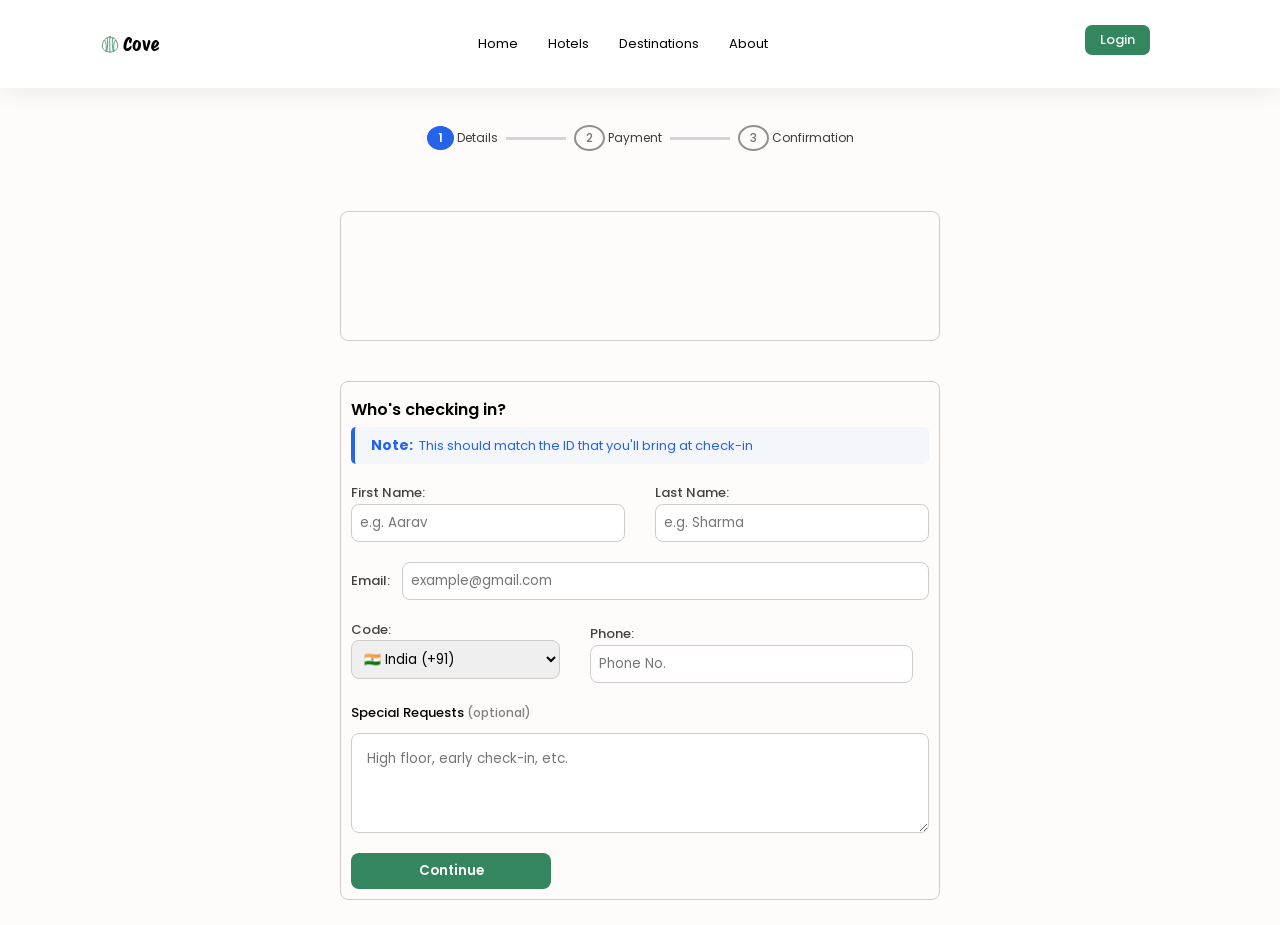
==== booking.html @ 061b5dd5 "booking.html step1" ====
<!DOCTYPE html>
<html lang="en">
<head>
    <meta charset="UTF-8">
    <meta name="viewport" content="width=device-width, initial-scale=1.0">
    <link rel="stylesheet" href="cssfiles/booking.css">
    <link rel="stylesheet" href="cssfiles/common.css">
     <link rel="preconnect" href="https://fonts.googleapis.com">
    <link rel="preconnect" href="https://fonts.gstatic.com" crossorigin>
    <link href="https://fonts.googleapis.com/css2?family=Poppins:ital,wght@0,100;0,200;0,300;0,400;0,500;0,600;0,700;0,800;0,900;1,100;1,200;1,300;1,400;1,500;1,600;1,700;1,800;1,900&family=Protest+Riot&display=swap" rel="stylesheet">
    <title>Hotels Page</title>
</head>
<body>
    <nav class="navbar">
        <div class="nav-container">
            <div class="nav-logo">
                <svg xmlns="http://www.w3.org/2000/svg" viewBox="0 0 100 100" width="48" height="48" fill="none" stroke="currentColor" stroke-width="4" stroke-linecap="round" stroke-linejoin="round"><path d="M50 15 C28 15 12 35 12 60 C12 77 27 90 50 90 C73 90 88 77 88 60 C88 35 72 15 50 15 Z"/><path d="M50 15 C48 35 48 58 50 90"/><path d="M36 20 C40 40 40 62 34 84"/><path d="M64 20 C60 40 60 62 66 84"/><path d="M24 32 C32 48 34 66 30 84"/><path d="M76 32 C68 48 66 66 70 84"/></svg>
                Cove
            </div>
        </div>
        <div class="nav-toggle">
            <div class="hamburger">
                <svg id="hambar" xmlns="http://www.w3.org/2000/svg" width="24" height="24" viewBox="0 0 24 24" fill="none" stroke="currentColor" stroke-width="3" stroke-linecap="round" stroke-linejoin="round" class="lucide lucide-menu-icon lucide-menu"><path d="M4 5h16"/><path d="M4 12h16"/><path d="M4 19h16"/></svg>
            </div>
        </div>
        <ul class="nav-menu">
            <div class="menu-close">
                <svg id="close" xmlns="http://www.w3.org/2000/svg" width="24" height="24" viewBox="0 0 24 24" fill="none" stroke="currentColor" stroke-width="2" stroke-linecap="round" stroke-linejoin="round" class="lucide lucide-x-icon lucide-x"><path d="M18 6 6 18"/><path d="m6 6 12 12"/></svg>
            </div>
            <li class="menu-item"><a href="index.html#home">Home</a></li>
            <li class="menu-item"><a href="hotels.html">Hotels</a></li>
            <li class="menu-item"><a href="index.html#destinations">Destinations</a></li>
            <li class="menu-item" id="bookings-link" style="display: none;">
        <a href="#">My Bookings</a>
    </li>
            <li class="menu-item"><a href="index.html#about">About</a></li>
            <li id="loginbtn" class="menu-item"><a href="#">Login</a></li>
        </ul>

        <a href="#" class="loginout">Login</a>
    </nav>
    <div class="booking-container">
        <div class="stepper">
            <div class="step active"><span>1</span>Details</div>
            <div class="line"></div>
            <div class="step"><span>2</span>Payment</div>
            <div class="line"></div>
            <div class="step"><span>3</span>Confirmation</div>
        </div>

        <div class="selected-room">
            <!--room-details-->
        </div>

        <!-- Step 1 -->
        <section class="step-content active" id="details">
            <div class="alert-info">
                <p class="alert-qn">Who's checking in?</p>
                <p class="alert-cap"><span id="note-head">Note: </span>This should match the ID that you'll bring at check-in
            </div>
            <form class="guest-form">
                <div class="name">
                    <div class="first-name">
                        <label for="first-name">First Name:</label>
                        <input type="text" id="first-name" name="first-name" placeholder="e.g. Aarav" required>
                    </div>
                    <div class="last-name">
                        <label for="last-name">Last Name:</label>
                        <input type="text" id="last-name" name="last-name" placeholder="e.g. Sharma"required>
                    </div>
                </div>
                <div class="email">
                    <label for="email">Email:</label>
                    <input type="email" id="email" name="email" placeholder="example@gmail.com" required>
                </div>
                <div class="phone-det">
                    <div class="code">
                        <label for="country-code">Code:</label>
                        <select id="country-code">
                            <option value="+91" selected>🇮🇳 India (+91)</option>
                            <option value="+1">🇺🇸 United States (+1)</option>
                            <option value="+44">🇬🇧 United Kingdom (+44)</option>
                            <option value="+61">🇦🇺 Australia (+61)</option>
                            <option value="+971">🇦🇪 UAE (+971)</option>
                            <option value="+65">🇸🇬 Singapore (+65)</option>
                            <option value="+49">🇩🇪 Germany (+49)</option>
                            <option value="+33">🇫🇷 France (+33)</option>
                            <option value="+81">🇯🇵 Japan (+81)</option>
                            <option value="+86">🇨🇳 China (+86)</option>
                            <option value="+60">🇲🇾 Malaysia (+60)</option>
                            <option value="+66">🇹🇭 Thailand (+66)</option>
                            <option value="+94">🇱🇰 Sri Lanka (+94)</option>
                            <option value="+977">🇳🇵 Nepal (+977)</option>
                            <option value="+880">🇧🇩 Bangladesh (+880)</option>
                            <option value="+92">🇵🇰 Pakistan (+92)</option>
                            <option value="+974">🇶🇦 Qatar (+974)</option>
                            <option value="+966">🇸🇦 Saudi Arabia (+966)</option>
                            <option value="+968">🇴🇲 Oman (+968)</option>
                            <option value="+64">🇳🇿 New Zealand (+64)</option>
                        </select>
                    </div>
                    <div class="phone-no">
                        <label for="phone">Phone:</label>
                        <input type="tel" id="phone" name="phone" placeholder="Phone No." required>
                    </div>
                </div>
                <div class="special-req">
                    <label for="special-requests">Special Requests <span>(optional)</span></label>
                    <textarea id="special-requests" name="special-requests" placeholder="High floor, early check-in, etc."></textarea>
                </div>
            </form>
            <button class="next-btn">Continue</button>
        </section>

        <!-- Step 2 -->
        <section class="step-content" id="payment">
            <!-- Payment Form -->
            <button class="back-btn">Back</button>
            <button class="next-btn">Continue</button>
        </section>
        <!-- Step 3 -->
        <section class="step-content" id="confirm">
            <!-- Booking Success -->
            <button class="back-btn">Back</button>
        </section>

    </div>




    <script type="module" src="jsfiles/booking.js"></script>
</body>
</html>
---- cssfiles/booking.css ----
:root{
    --primary-color: #33865E;
    --border-bottom-grey: 1px solid rgb(220, 217, 217);
    --secondary-color: #2563eb;
    --grey: #ccc;
}


.booking-container{
    padding: 25px 30px;
    margin-top: 100px;
    max-width: 600px;
    margin: 100px auto 0;
}

@media (min-width: 1200px){
    .booking-container{
        padding: 25px 300px !important;
        max-width: 1200px;
    }
}

.stepper{
    display: flex;
    justify-content: center;
    align-items: center;
}

.step-content{
    display: none;
    margin-top: 40px;
    border: 1px solid var(--grey);
    padding: 10px;
    border-radius: 8px;
}

.step-content.active{
    display: flex;
    justify-content: center;
    flex-direction: column;
}

.guest-form{
    display: flex;
    flex-direction: column;
    gap: 20px;
    width: 100%;
    max-width: 600px;
    justify-content: center;
}

.guest-form input{
    width: 100%;
    padding: 8px;
    border: 1px solid #ccc;
    border-radius: 8px;
}

.name,
.phone-det{
    display: flex;
    gap: 30px;
}

.name input,
.phone-det input{
    flex: 1;
}

.code select{
    width: fit-content;
    padding: 8px;
    border: 1px solid #ccc;
    border-radius: 8px;
}

.code{
    display: flex;
    flex-direction: column;
}

.email{
    display: flex;
    align-items: center;
    gap: 12px;
}

.email input{
    width: 100%;
}

.special-req{
    display: flex;
    flex-direction: column;
    gap: 10px;
}

.special-req textarea{
    height: 100px;
    border-radius: 8px;
    border: 1px solid #ccc;
    padding: 15px;
}


input ,textarea, select{
    border: 1px solid #ccc;
    outline: none; 
    transition: border-color 0.3s ease;
}

input:focus, textarea:focus, select:focus{
    border: 1px solid #2563eb; /* your preferred color */
}


.step span{
    border: 2px solid #928f8f;
    padding: 2px 10px;
    border-radius: 50%;
    color: #787676;
    font-weight: 500;
    font-size: 12px;
}

.step{
    display: flex;
    flex-direction: row;
    gap: 3px;
    align-items: center;
    font-size: 12px;
    color: rgb(60, 60, 60);
}

.line{
    width:60px;
    height:3px;
    background:#d1d5db;
    margin:0 8px;
}

.line.active{
    background: var(--secondary-color);
}


.step.active span{
    background: var(--secondary-color);
    font-weight:600;
    color: white;
    border-radius: 50%;
    border:1px solid var(--secondary-color);
}

.selected-room{
    margin-top: 60px;
    border: 1px solid var(--grey);
    padding: 15px;
    height: 130px;
    align-items: center;
    border-radius: 8px;
}

.selected-room-content{
    display: flex;
    gap: 30px;
    align-items: flex-start;
}

label{
    font-size: 13px;
    color: rgb(67, 66, 66);
    font-weight: 500;
}

.special-req label{
    color: black;
}

.special-req span{
    font-size: 12px;
    color: grey;
}

.alert-qn{
    font-size: 16px;
    font-weight: 600;
    margin-top: 5px;
}

.alert-cap{
    font-size: 13px;
    color: grey;
    margin-top: 5px;
    margin-bottom: 15px;
    background: #f3f6fa;
    border-left: 4px solid var(--secondary-color);
    color: var(--secondary-color);
    padding: 8px 16px;
    border-radius: 5px;
    font-size: 13px;
}

#note-head{
    font-weight: 700;
    font-size: 14px;
    color: var(--secondary-color);
    margin-right: 3px;
}

.selectedRoomImg{
    width: 150px;
    height:100px;
    border-radius: 8px;
}

.next-btn{
    margin-top: 20px;
    width: 200px;
    color: white;
    font-weight: 600;
    border: none;
    background: var(--primary-color);
    border-radius: 8px;
    padding: 8px 15px;
    transition: all 0.3s ease;
}

.next-btn:hover{
    cursor: pointer;
    transform: translateY(-3px);
}

.next-btn:active{
    transform: translateY(2px);
}

.selected-room-names{
    display: flex;
    flex-direction: column;
}

.room-name{
    font-size: 15px;
    font-weight: 500;
}

.hotel-name{
    display: flex;
    flex-direction: column;
    font-size: 13px;
    font-weight: 500;
    color: green;
}

.hotel-name span{
    font-size: 12px;
    color: grey;
}

.selected-room-details{
    display: flex;
    gap: 10px;
}

.selected-checkin-out{
    font-size: 12px;
    color: grey;
}

.selected-guests{
    font-size: 12px;
    color: grey;
}

.total{
    margin-left: 70px;
    font-weight: 600;
    display: flex;
    align-items: center;
    color: var(--secondary-color);
    margin-top: 25px;
}

.selected-total svg{
    width: 13px;
    height: 13px;
}
---- cssfiles/common.css ----
*{
    margin: 0;
    padding: 0;
    font-family: 'poppins', sans-serif;
    box-sizing: border-box;

}

:root{
    --primary-color: #33865E;
    --border-bottom-grey: 1px solid rgb(220, 217, 217);
    --filter-head-bg: rgb(250, 247, 247);
}

.container{
    padding: 25px 30px;
}

body, html{
    margin:0;
}



body{
    background: rgb(255, 251, 251);
}

@media (min-width: 1200px){
    .navbar{
        padding: 20px 100px !important;
    }
}

.navbar{
    display: flex;
    top:0;
    justify-content: space-between;
    width: 100%;
    align-items: flex-start;
    padding: 20px 30px;
    position: fixed;
    background: var(--filter-head-bg);
    background: white;
    z-index: 10;
    box-shadow: 0px 2px 25px rgba(0, 0, 0, 0.08);
}

.nav-menu{
    display: flex;
    justify-content: space-between;
    margin-left: auto;
    margin-right: auto;
    gap: 30px;
    list-style-type: none;
    position: relative;
    z-index: 1000;
    align-items: center;
    margin-top: 10px;
}


.nav-menu a{
    text-decoration: none;
    color: black;
    font-size: 13px;
}
#loginbtn{
    display: none;
}

.loginout{
    color: white;
    text-decoration: none;
    font-size: 13px;
    margin-right: 30px;
    padding: 5px 15px;
    background: #33865E;
    border-radius: 7px;
    font-weight: 500;
    margin-top: 5px;
}
.menu-close{
    display: none;
}

.nav-logo{
    color: black;
    font-family: 'protest riot', 'poppins', sans-serif;
    display: flex;
    font-size: 18px;
    align-items: center;
    gap: 3px;
}

.nav-logo svg{
    width: 20px;
    display: block;
    color: #33865E;
}

.nav-container{
    display: flex;

}

.nav-toggle{
    display: none !important;
}



@media(max-width: 768px){

.navbar{
    display: flex;
    width: 100%;
    justify-content: space-between;
    align-items: center;
    padding: 15px 30px;
    background: rgb(26, 25, 25, 0.9);
}


#loginbtn{
    display: block;
}

.loginout{
    display: none;
}

.nav-toggle{
    display: block !important;
    color: white;
    cursor: pointer;
}
.hamburger{
    display: flex;
    margin-left: auto;
}
.nav-menu{
    position:fixed;
    width: 100%;
    height: 300px;
    opacity: 0;
    background: rgb(26, 25, 25);
    pointer-events:none;
    transform:translateY(-30px);
    left: 0;
    top: 0;
    display: flex;
    flex-direction: column;
    justify-content: center;
    align-items: center;
}

.menu-item a{
    color: white;
    font-size: 15px;
    font-weight: 500;
}


#loginbtn a{
    color: var(--primary-color);
    padding: 5px 10px;
    border-radius: 10px;
    border: 1px solid var(--primary-color);
}

.nav-menu.active{
    opacity: 0.95;
    pointer-events: auto;
    transform: translateY(0);
}

.menu-close{
    display: block;
    cursor: pointer;
    color: white;
    position: absolute;
    top: 25px;
    right: 30px;
}

.nav-logo{
    color: white;
}

.nav-logo svg{
    color: var(--primary-color);
}


}
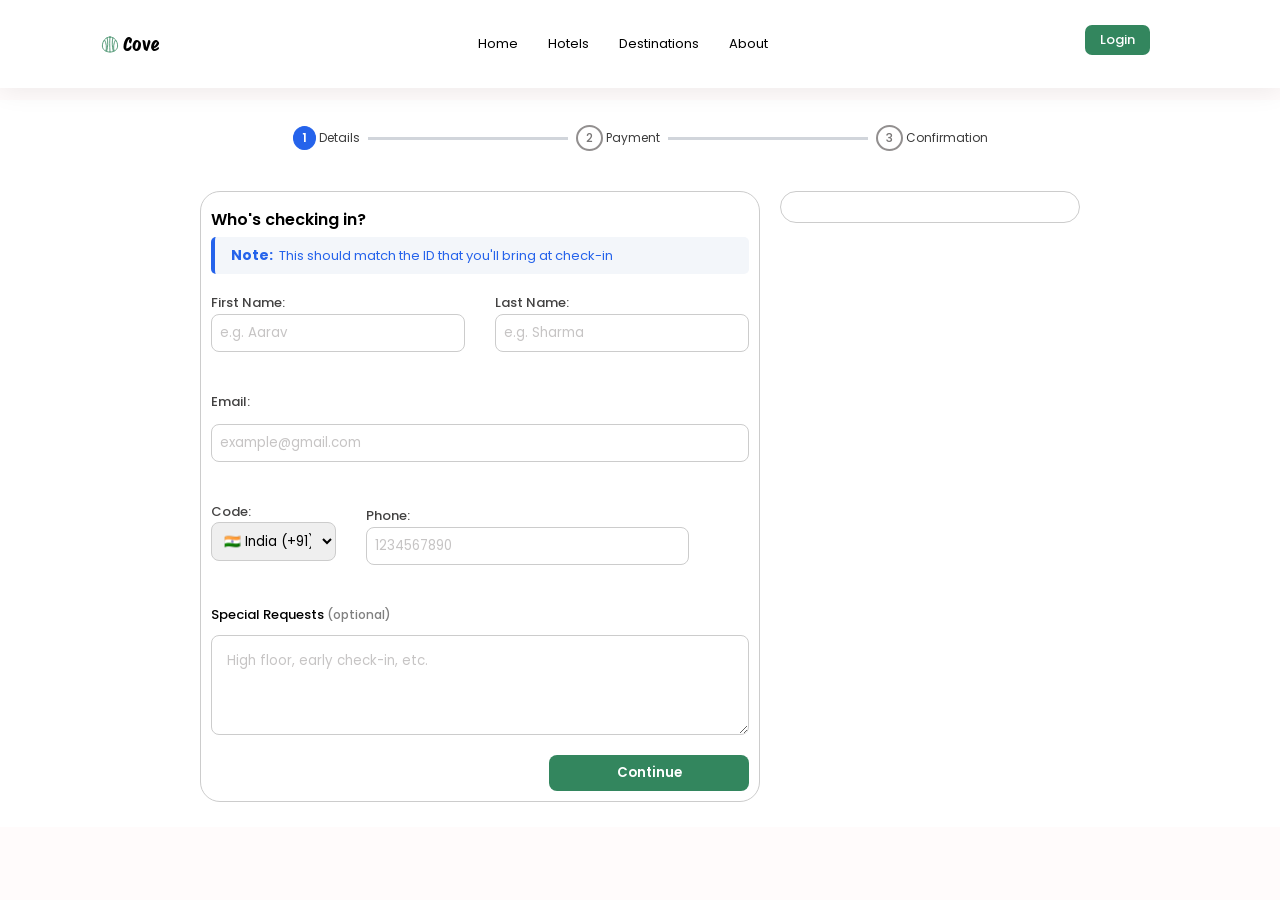
==== commit 297146c1: "booking page till step 2" ====
--- a/booking.html
+++ b/booking.html
@@ -8,7 +8,7 @@
      <link rel="preconnect" href="https://fonts.googleapis.com">
     <link rel="preconnect" href="https://fonts.gstatic.com" crossorigin>
     <link href="https://fonts.googleapis.com/css2?family=Poppins:ital,wght@0,100;0,200;0,300;0,400;0,500;0,600;0,700;0,800;0,900;1,100;1,200;1,300;1,400;1,500;1,600;1,700;1,800;1,900&family=Protest+Riot&display=swap" rel="stylesheet">
-    <title>Hotels Page</title>
+    <title>Booking Page</title>
 </head>
 <body>
     <nav class="navbar">
@@ -48,11 +48,9 @@
             <div class="step"><span>3</span>Confirmation</div>
         </div>
 
-        <div class="selected-room">
-            <!--room-details-->
-        </div>
-
         <!-- Step 1 -->
+        <div class="booking-layout">
+        <div class="booking-left">
         <section class="step-content active" id="details">
             <div class="alert-info">
                 <p class="alert-qn">Who's checking in?</p>
@@ -62,11 +60,11 @@
                 <div class="name">
                     <div class="first-name">
                         <label for="first-name">First Name:</label>
-                        <input type="text" id="first-name" name="first-name" placeholder="e.g. Aarav" required>
+                        <input type="text" id="first-name" placeholder="e.g. Aarav" minlength="2" pattern="[A-Za-z ]+" title="Letters only, min 2 characters" required>
                     </div>
                     <div class="last-name">
                         <label for="last-name">Last Name:</label>
-                        <input type="text" id="last-name" name="last-name" placeholder="e.g. Sharma"required>
+                        <input type="text" id="last-name" name="last-name" placeholder="e.g. Sharma">
                     </div>
                 </div>
                 <div class="email">
@@ -101,7 +99,7 @@
                     </div>
                     <div class="phone-no">
                         <label for="phone">Phone:</label>
-                        <input type="tel" id="phone" name="phone" placeholder="Phone No." required>
+                        <input type="tel" id="phone" required pattern="\d{10}" placeholder="1234567890" title="Enter a valid 10-digit number" maxlength="10">
                     </div>
                 </div>
                 <div class="special-req">
@@ -115,15 +113,151 @@
         <!-- Step 2 -->
         <section class="step-content" id="payment">
             <!-- Payment Form -->
+            <div class="payment-head">
+                <p class="payment-head">Payment details</p>
+            </div>
+            <div class="payment-section">
+                <div class="payment-methods">
+                    <button class="method active" data-target="card">
+                        <svg xmlns="http://www.w3.org/2000/svg" width="24" height="24" viewBox="0 0 24 24" fill="none" stroke="currentColor" stroke-width="1.5" stroke-linecap="round" stroke-linejoin="round" class="lucide lucide-credit-card preview-icon"><rect width="20" height="14" x="2" y="5" rx="2"/><line x1="2" x2="22" y1="10" y2="10"/><path d="M6 14h2"/></svg>
+                        <p id="method-name">Card</p>
+                    </button>
+
+                    <button class="method" data-target="upi">
+                        <svg xmlns="http://www.w3.org/2000/svg" width="24" height="24" viewBox="0 0 24 24" fill="none" stroke="currentColor" stroke-width="1.5" stroke-linecap="round" stroke-linejoin="round" class="lucide lucide-landmark preview-icon"><path d="M10 18v-7"/><path d="M11.119 2.205a2 2 0 0 1 1.762 0l7.84 3.846A.5.5 0 0 1 20.5 7h-17a.5.5 0 0 1-.22-.949z"/><path d="M14 18v-7"/><path d="M18 18v-7"/><path d="M3 22h18"/><path d="M6 18v-7"/></svg>
+                        <p id="method-name">UPI</p>
+                    </button>
+
+                    <button class="method" data-target="netbanking">
+                        <svg xmlns="http://www.w3.org/2000/svg" width="24" height="24" viewBox="0 0 24 24" fill="none" stroke="currentColor" stroke-width="1.5" stroke-linecap="round" stroke-linejoin="round" class="lucide lucide-building-complex preview-icon"><path d="M10 12h4"/><path d="M10 8h4"/><path d="M14 21v-3a2 2 0 0 0-4 0v3"/><path d="M6 10H4a2 2 0 0 0-2 2v7a2 2 0 0 0 2 2h16a2 2 0 0 0 2-2V9a2 2 0 0 0-2-2h-2"/><path d="M6 21V5a2 2 0 0 1 2-2h8a2 2 0 0 1 2 2v16"/></svg>
+                        <p id="method-name">Net Banking</p>
+                    </button>
+                </div>
+                <div class="payment-panels">
+                    <!--Card-->
+                    <form class="payment-panel active" id="card">
+                        <div class="card-title">
+                        <p id="card-head">Credit / Debit</p>
+                        
+                        <div class="card-logos">
+                            <svg xmlns="http://www.w3.org/2000/svg" shape-rendering="geometricPrecision" text-rendering="geometricPrecision" image-rendering="optimizeQuality" fill-rule="evenodd" clip-rule="evenodd" viewBox="0 0 512 305.67"><g fill-rule="nonzero"><path fill="gray" d="M48.18 0h415.64c13.26 0 25.31 5.42 34.03 14.15C506.58 22.88 512 34.92 512 48.18V257.5c0 13.25-5.42 25.3-14.15 34.03s-20.77 14.15-34.03 14.15H48.18c-13.26 0-25.3-5.42-34.03-14.15S0 270.75 0 257.5V48.18c0-13.26 5.42-25.31 14.15-34.03C22.87 5.42 34.92 0 48.18 0zm415.64 16.6H48.18c-8.68 0-16.57 3.56-22.29 9.29-5.73 5.72-9.28 13.61-9.28 22.29V257.5c0 8.67 3.55 16.56 9.28 22.29 5.72 5.72 13.62 9.28 22.29 9.28h415.64c8.67 0 16.56-3.56 22.29-9.28 5.73-5.73 9.29-13.62 9.29-22.29V48.18c0-8.67-3.56-16.57-9.29-22.29-5.72-5.73-13.62-9.29-22.29-9.29z"/><path fill="#1434CB" d="M303.27 102.24c-22.18 0-42 11.49-42 32.73 0 24.35 35.15 26.04 35.15 38.27 0 5.16-5.9 9.77-15.99 9.77-14.31 0-25-6.45-25-6.45L250.85 198s12.32 5.44 28.68 5.44c24.25 0 43.33-12.06 43.33-33.66 0-25.74-35.3-27.37-35.3-38.73 0-4.03 4.85-8.45 14.9-8.45 11.35 0 20.61 4.68 20.61 4.68l4.48-20.7s-10.08-4.34-24.28-4.34zm-202.91 1.56l-.53 3.12s9.33 1.71 17.73 5.12c10.82 3.9 11.59 6.18 13.41 13.24l19.86 76.55h26.62l41.01-98.03H191.9l-26.35 66.65-10.75-56.5c-.99-6.47-5.98-10.15-12.1-10.15H100.36zm128.78 0l-20.83 98.03h25.32l20.76-98.03h-25.25zm141.25 0c-6.11 0-9.35 3.27-11.72 8.98l-37.1 89.05h26.56l5.13-14.85h32.36l3.12 14.85h23.43l-20.44-98.03h-21.34zm3.45 26.48l7.87 36.79h-21.09l13.22-36.79z"/></g></svg>
+                            <svg xmlns="http://www.w3.org/2000/svg" viewBox="0 0 333333 199007" shape-rendering="geometricPrecision" text-rendering="geometricPrecision" image-rendering="optimizeQuality" fill-rule="evenodd" clip-rule="evenodd"><path d="M115259 146065c-432-433-944-770-1538-1010-593-239-1243-360-1949-360-374 0-761 32-1164 97-403 63-796 178-1183 340-386 163-754 388-1102 676-348 287-652 650-909 1087-415-686-978-1224-1687-1615-710-389-1522-585-2435-585-307 0-624 28-953 83-328 56-654 152-977 289-324 138-633 324-928 560s-562 534-803 894v-1505h-2590v12324h2614v-6831c0-523 83-988 249-1396s389-748 667-1022c278-276 603-483 977-624s772-213 1195-213c880 0 1563 278 2048 837 485 557 728 1355 728 2392v6857h2615v-6831c0-523 83-988 249-1396s388-748 666-1022c278-276 604-483 977-624 374-141 772-213 1196-213 879 0 1562 278 2048 837 486 557 728 1355 728 2392v6857h2615v-7745c0-720-119-1380-355-1981-236-600-571-1117-1002-1550zm122765 10443v204h235c48 0 86-7 111-22 26-15 39-41 39-78s-13-63-39-79c-26-17-63-25-111-25h-235zm241-272c153 0 269 34 348 102s119 158 119 273c0 89-28 163-85 222-57 58-140 98-248 115l347 401h-375l-310-389h-36v389h-313v-1114h554zm-73 1467c125 0 243-24 353-72 109-48 206-113 287-194 81-82 145-179 193-289 46-110 69-228 69-356 0-125-23-243-69-354-47-111-111-207-193-288-80-81-177-146-287-193s-228-71-353-71c-129 0-248 24-359 71-111 48-208 112-290 193-81 81-147 177-193 288s-70 229-70 354c0 127 23 246 70 356 46 110 111 207 193 289 82 81 179 146 290 194s230 72 359 72zm0-2166c179 0 347 33 504 100 157 65 294 156 410 269 117 114 209 246 276 398 68 153 101 315 101 489 0 172-33 335-101 487-67 152-158 287-276 401-116 116-253 206-410 272-157 67-325 100-504 100-183 0-354-33-512-100-159-66-296-156-413-272-116-114-208-248-274-401-66-152-100-316-100-487 0-174 33-335 100-489 66-152 158-285 274-398 117-113 254-204 413-269 158-67 329-100 512-100zm-51855-7207c342-347 750-618 1222-811s982-290 1531-290c605 0 1165 96 1684 290 502 186 937 447 1306 778l1294-2153c-485-388-1032-706-1640-953-811-330-1691-495-2644-495-952 0-1833 165-2644 495s-1509 785-2097 1364c-587 578-1048 1263-1382 2052-335 789-503 1646-503 2572 0 927 167 1784 503 2574 334 789 795 1472 1382 2052 587 579 1286 1033 2097 1364 811 330 1692 495 2644 495 953 0 1833-165 2644-495 608-248 1155-565 1640-954l-1294-2153c-369 331-804 591-1306 778-519 193-1080 290-1684 290-548 0-1059-96-1531-290-472-193-880-463-1222-810-343-347-613-763-810-1247-197-486-295-1019-295-1603 0-583 98-1117 295-1601 197-486 468-901 811-1248zm43399 4419c-180 481-434 897-760 1248-326 352-716 628-1170 829-454 202-961 303-1517 303-584 0-1105-105-1563-315-459-210-847-493-1165-849-317-356-561-774-733-1254-172-481-257-990-257-1531 0-540 86-1050 257-1531 172-480 416-898 733-1254 318-356 706-639 1165-849 458-211 980-316 1563-316 556 0 1063 101 1517 303 455 201 845 478 1170 830 326 352 579 767 760 1248 180 480 269 1002 269 1569s-90 1090-269 1570zm103-12741v6502c-430-548-961-989-1596-1318-635-331-1394-496-2277-496-867 0-1673 160-2419 482s-1398 770-1956 1344-995 1258-1312 2052c-319 793-477 1661-477 2605s158 1812 477 2605c317 794 754 1478 1312 2053 557 574 1209 1022 1956 1344 746 322 1552 482 2419 482 882 0 1642-163 2277-489 634-325 1166-763 1596-1311v1479h2688v-17334h-2688zm-12559 4688c-756 0-1437 137-2046 411-609 275-1119 935-1530 1527v-1616h-2442v12324h2468v-6780c0-523 72-991 219-1402 146-412 347-759 604-1042s567-498 927-644c361-146 755-219 1183-219 327 0 678 39 1055 117 193 39 372 87 540 144l795-2572c-216-69-434-127-659-165-331-56-702-83-1113-83zm-37379 0c-754 0-1436 137-2045 411-609 275-1119 935-1531 1527v-1616h-2441v12324h2467v-6780c0-523 73-991 219-1402 146-412 347-759 605-1042s566-498 927-644c359-146 754-219 1183-219 327 0 678 39 1056 117 192 39 372 87 540 144l795-2572c-216-69-435-127-660-165-330-56-701-83-1113-83zm-24275 10189c-433 163-860 244-1280 244-275 0-530-43-766-129-236-85-441-220-618-405-176-184-315-422-418-714-104-291-155-644-155-1055v-5365h4319v-2444h-4319v-3731h-2701v3731h-2457v2444h2457v5416c0 1639 387 2845 1163 3622 777 776 1864 1164 3262 1164 781 0 1481-120 2103-360 411-159 792-341 1149-541l-919-2251c-260 139-533 264-821 373zm49266-2136c-180 481-433 897-759 1248-326 352-716 628-1171 829-454 202-960 303-1518 303-583 0-1104-105-1563-315s-847-493-1164-849c-318-356-562-774-733-1254-172-481-257-990-257-1531 0-540 86-1050 257-1531 172-480 416-898 733-1254s705-639 1164-849c459-211 980-316 1563-316 558 0 1065 101 1518 303 455 201 845 478 1171 830s579 767 759 1248c180 480 270 1002 270 1569s-90 1090-270 1570zm102-6239c-429-548-960-989-1595-1318-634-331-1394-496-2277-496-866 0-1673 160-2419 482s-1398 770-1955 1344c-558 574-996 1258-1313 2052-318 793-476 1661-476 2605s158 1812 476 2605c317 794 755 1478 1313 2053 557 574 1209 1022 1955 1344s1553 482 2419 482c883 0 1643-163 2277-489 635-325 1166-763 1595-1311v1479h2689v-12324h-2689v1492zm-43243 3615c69-445 189-856 361-1228 172-373 393-694 662-965 271-270 592-478 965-624 374-146 800-219 1280-219 857 0 1557 266 2097 798 541 532 883 1278 1029 2238h-6394zm7520-3634c-511-570-1124-1012-1839-1325-717-313-1503-470-2360-470-910 0-1740 156-2491 470-751 313-1396 754-1936 1325-541 570-960 1254-1261 2052-300 798-450 1677-450 2637 0 978 155 1865 463 2663 309 798 741 1479 1299 2045s1223 1004 1995 1312c771 309 1621 464 2547 464 935 0 1825-129 2670-386s1644-708 2400-1351l-1337-1917c-515 411-1084 731-1706 958-622 228-1242 341-1859 341-438 0-858-59-1261-180-403-120-768-306-1094-559s-605-577-837-972c-231-394-390-870-476-1428h9109c17-154 30-317 39-489 8-171 13-343 13-515 0-960-144-1837-431-2631-286-793-685-1475-1196-2046zm-25175 4670c-756-587-1806-979-3152-1176l-1274-194c-284-43-550-92-798-148s-463-131-643-225c-179-94-324-215-431-360-107-146-160-326-160-541 0-438 204-792 611-1062s980-404 1717-404c386 0 766 33 1139 103 373 69 726 154 1061 256 334 103 639 217 914 342 274 124 506 243 695 353l1157-2096c-643-412-1393-731-2251-959-857-227-1771-341-2741-341-789 0-1496 93-2123 277-625 184-1159 446-1601 784-442 340-781 753-1017 1242-237 490-353 1038-353 1647 0 995 353 1799 1060 2413 708 613 1749 1014 3120 1202l1287 168c738 102 1278 268 1622 495 343 227 514 516 514 869 0 462-236 829-708 1099s-1170 405-2097 405c-506 0-958-34-1357-103-398-69-764-160-1093-276-331-116-627-248-889-398-261-150-504-311-726-482l-1248 2019c446 334 914 605 1402 811 490 205 969 366 1441 481 472 117 918 193 1338 231 420 39 789 59 1106 59 883 0 1675-98 2374-296 700-198 1287-474 1763-831 477-356 840-780 1094-1273s379-1035 379-1627c0-1055-376-1876-1131-2464zm-15152 1589c-180 481-433 897-759 1248-326 352-716 628-1170 829-455 202-961 303-1518 303-583 0-1105-105-1563-315-459-210-847-493-1164-849-318-356-562-774-733-1254-172-481-257-990-257-1531 0-540 86-1050 257-1531 172-480 416-898 733-1254s706-639 1164-849c459-211 980-316 1563-316 557 0 1063 101 1518 303 454 201 844 478 1170 830s579 767 759 1248c180 480 270 1002 270 1569s-90 1090-270 1570zm103-6239c-429-548-961-989-1596-1318-635-331-1394-496-2277-496-866 0-1672 160-2419 482-746 322-1398 770-1955 1344-558 574-995 1258-1313 2052-317 793-476 1661-476 2605s159 1812 476 2605c318 794 755 1478 1313 2053 557 574 1209 1022 1955 1344 747 322 1553 482 2419 482 883 0 1643-163 2277-489 635-325 1167-763 1596-1311v1479h2689v-12324h-2689v1492z" fill="#141515"/><path d="M147063 87405c0-14766 6898-27911 17638-36420-7920-6274-17924-10030-28812-10030-25653 0-46450 20797-46450 46449 0 25653 20796 46449 46450 46449 10888 0 20892-3755 28812-10029-10740-8508-17638-21654-17638-36420z" fill="#de2c1d"/><path d="M147063 87405c0 14767 6898 27912 17638 36420 10740-8508 17637-21654 17637-36420s-6898-27911-17637-36420c-10740 8508-17638 21654-17638 36420z" fill="#ed6100"/><path d="M193513 40955c-10888 0-20892 3756-28811 10030 10740 8508 17637 21654 17637 36420 0 14767-6898 27912-17637 36420 7919 6274 17923 10029 28811 10029 25653 0 46449-20796 46449-46449s-20796-46449-46449-46449zm49714 73260v-1972l-640 1702h-706l-640-1698v1968h-666v-2843h954l707 1820 700-1820h956v2843h-667zm-4775 0v-2230h-903v-613h2470v613h-902v2230h-666z" fill="#f79f06"/><path d="M31366 0h270600c8631 0 16474 3528 22156 9210 5683 5683 9211 13526 9211 22156v136275c0 8629-3529 16472-9211 22155-5683 5682-13526 9211-22155 9211H31367c-8629 0-16473-3528-22156-9211C3529 184114 1 176272 1 167641V31366c0-8631 3528-16474 9210-22156S22737 0 31368 0zm270600 10811H31366c-5647 0-10785 2315-14513 6043s-6043 8866-6043 14513v136275c0 5646 2315 10784 6043 14512 3729 3729 8867 6044 14513 6044h270600c5645 0 10783-2315 14512-6044 3728-3729 6044-8867 6044-14511V31368c0-5645-2315-10784-6043-14513-3728-3728-8867-6043-14513-6043z" fill="gray" fill-rule="nonzero"/></svg>
+                            <svg xmlns="http://www.w3.org/2000/svg" viewBox="0 0 333334 199007" shape-rendering="geometricPrecision" text-rendering="geometricPrecision" image-rendering="optimizeQuality" fill-rule="evenodd" clip-rule="evenodd"><path d="M214088 83928h13199v20970l11418-20970h12113l-24422 42395s-2267 3556-5079 5437c-2310 1547-5151 1477-6019 1540-4824-42-10643-55-10643-55l2807-10106 4542-8s2079-212 2882-1237c765-977 1156-1954 1156-3387 0-2148-1954-34580-1954-34580zM76939 88116c-1837 4256-7533 3772-7533 3772l-6632-31 2421-9013s5933 22 8843 22c3115 0 4088 2502 2902 5249zm15073-6142c1129-8943-6741-11201-15250-11201H54402l-13199 48105h14208l4436-16333 7970 65s3289-191 3354 2898c69 3295-2442 9345-2280 13370h14596l-32-1281s-1213-322-1078-2026c56-709 839-2953 1864-5979 618-1334 1550-4499 1464-7076-107-3217-2126-4710-5037-5754 9074-2128 11342-14787 11343-14787zm3224 1954h12959l-5337 20533s-1331 4579 2952 4932c3384 280 5902-3758 6727-6493 1084-3592 5296-18973 5296-18973h13351l-10159 34950h-11657l1432-4993s-5947 7252-14783 6382c-7854-771-8531-6468-7170-13575 668-3489 6389-22763 6389-22763zm66557 4298c-1849 5158-6944 4550-6944 4550l-6956 2 2746-10220s4403 23 7311 23c3560 0 4852 2828 3843 5644zm14609-4776c1130-8944-5687-12678-14197-12678h-22359l-13198 48105h14208l3995-14831 11320 69s17530 742 20232-20665zm11945 28307c-2220 563-4912 869-5446-1148-1466-5527 11474-7145 11474-7145 88 5036-4325 7859-6029 8293zm19575-10116c1707-5814 3865-11319 2128-14370-2660-4670-7468-5080-14502-5080-7771 0-17365 1476-20492 11810h12937s1179-3892 6035-3647c4298 217 4063 3174 2479 4809-2778 2865-10450 1276-18947 4224-7424 2576-10022 12338-8409 16234 1563 3778 4474 4259 8401 4645 6307 620 11143-2897 13394-4961 0 2292 60 3572 60 3572h13614l-33-1281s-1213-322-1078-2026c98-1248 2450-7252 4412-13929z" fill="#382a8d"/><path fill="#1d8546" d="M267751 75852l-15239 53011 28524-26506z"/><path fill="#ec6b00" d="M257982 75852l-15239 53011 28525-26506z"/><path d="M286355 66228c-2896 0-5254 2357-5254 5254 0 2896 2357 5253 5254 5253 2896 0 5253-2357 5253-5253 0-2898-2357-5254-5253-5254zm-81 7409v-4095h817l968 2899c90 270 154 472 197 606 46-149 118-368 218-657l980-2848h728v4095h-522v-3428l-1190 3428h-488l-1185-3486v3486h-523zm-2721 0v-3611h-1348v-483h3245v483h-1354v3611h-543zm2802 3618c-3185 0-5774-2590-5774-5774s2590-5775 5774-5775c3183 0 5774 2591 5774 5775 0 3183-2591 5774-5774 5774z"/><path d="M31367 0h270601c8631 0 16474 3528 22156 9210 5683 5683 9211 13526 9211 22156v136275c0 8629-3529 16472-9211 22155-5683 5682-13526 9211-22155 9211H31368c-8629 0-16473-3528-22156-9211C3530 184114 2 176272 2 167641V31366c0-8631 3528-16474 9210-22156S22738 0 31369 0zm270601 10811H31367c-5647 0-10785 2315-14513 6043s-6043 8866-6043 14513v136275c0 5646 2315 10784 6043 14512 3729 3729 8867 6044 14513 6044h270601c5645 0 10783-2315 14512-6044 3728-3729 6044-8867 6044-14511V31368c0-5645-2315-10784-6043-14513-3728-3728-8867-6043-14513-6043z" fill="gray" fill-rule="nonzero"/></svg>
+                        </div>
+                        </div>
+
+                        <label>Card Number</label>
+                        <input id="card-number" placeholder="e.g. 1234 5678 9012 3456" type="text" required pattern="[\d ]{19}" maxlength="19" title="Enter a valid 16-digit card number">
+
+                        <label>Card Holder</label>
+                        <input id="card-holder" placeholder="e.g. Aarav Sharma" type="text" required minlength="3">
+
+                        <div class="card-row">
+                            <div>
+                                <label>Expiry</label>
+                                <input id="expiry" type="text" required pattern="(0[1-9]|1[0-2])\/\d{2}" placeholder="MM/YY" title="Format: MM/YY">
+                            </div>
+                            <div>
+                                <label>CVV</label>
+                                <input id="cvv" type="password" placeholder="e.g. 123" required pattern="\d{3}" maxlength="3">
+                            </div>
+                        </div>
+                    </form>
+
+                    <!--UPI-->
+                    <form class="payment-panel" id="upi">
+                        <div class="upi-title">
+                            <p id="upi-head">UPI Payment</p>
+                            <div class="upi-logos">
+                                <svg class="bhim" version="1.1" id="Layer_1" xmlns="http://www.w3.org/2000/svg" xmlns:xlink="http://www.w3.org/1999/xlink" viewBox="0 0 122.88 35.24" xml:space="preserve">
+                                    <style type="text/css">
+                                        .st0{fill:#F07A25;}
+                                        .st1{fill-rule:evenodd;clip-rule:evenodd;fill:#66686C;}
+                                        .st2{fill:#0C8D48;}
+                                    </style>
+                                    <g>
+                                        <path class="st0" d="M111.45,19.26l-5.17,4.81l-0.17-0.13c0.59-2.2,1.18-4.39,1.78-6.58c1.5-5.45,3-10.89,4.51-16.34c0-0.02,0-0.04,0-0.05c0-0.27,0.14-0.52,0.38-0.65c0.36-0.06,0.35,0.35,0.48,0.58c0.77,1.42,1.35,2.93,2.25,4.28c0.85,2.06,1.84,4.11,2.91,6.06c0.13,0.2,0.21,0.43,0.21,0.67c0,0.41-0.21,0.8-0.56,1.02C115.82,15.02,113.64,17.15,111.45,19.26L111.45,19.26z"/>
+                                        <path class="st2" d="M111.45,19.26c2.2-2.11,4.38-4.24,6.61-6.32c0.35-0.22,0.56-0.61,0.56-1.02c0-0.24-0.07-0.47-0.21-0.67c-1.08-1.95-2.06-4-2.91-6.06l1.54-5.17c0.64,1.23,1.17,2.24,1.68,3.26c1.29,2.57,2.55,5.16,3.89,7.71c0.18,0.25,0.27,0.55,0.27,0.86c0,0.51-0.26,0.99-0.7,1.26c-3.66,3.39-7.25,6.86-10.86,10.3c-0.23,0.3-0.54,0.53-0.9,0.65C110.88,22.49,111.23,20.88,111.45,19.26L111.45,19.26L111.45,19.26z"/>
+                                        <path class="st1" d="M30.37,12.17c0.76,0.35,1.25,1.11,1.25,1.94c0,0.34-0.08,0.68-0.24,0.98c-0.6,1.95-1.09,3.93-1.63,5.89c-0.15,1.86-1.71,3.29-3.57,3.29c-0.21,0-0.42-0.02-0.63-0.05c-8.27,0-16.53,0.01-24.8,0.02c-0.65,0-0.89-0.06-0.68-0.79C2.2,15.9,4.3,8.35,6.39,0.8C6.44,0.35,6.82,0,7.27,0c0.04,0,0.09,0,0.13,0.01c8.51,0.02,17.03,0.01,25.54,0.03C33.06,0.02,33.18,0,33.3,0c0.95,0,1.71,0.77,1.71,1.71c0,0.24-0.05,0.47-0.15,0.69c-0.64,2.52-1.34,5.02-2.07,7.52C32.4,11.02,31.5,11.86,30.37,12.17L30.37,12.17z M1.22,28.8h0.97l-0.9,3.76c-0.13,0.56-0.11,0.98,0.08,1.26c0.18,0.28,0.53,0.42,1.03,0.42c0.5,0,0.9-0.14,1.22-0.42c0.32-0.28,0.55-0.7,0.68-1.26l0.9-3.76h0.98l-0.92,3.85c-0.2,0.84-0.56,1.46-1.07,1.88S3,35.15,2.17,35.15c-0.83,0-1.4-0.21-1.71-0.62c-0.31-0.41-0.36-1.04-0.16-1.88L1.22,28.8L1.22,28.8z M50.48,9.77c2.78,0,5.56-0.05,8.34,0.03C58.88,9.8,58.94,9.81,59,9.81c0.7,0,1.27-0.54,1.32-1.23c0.65-2.48,1.35-4.95,1.96-7.44C62.3,0.5,62.82,0,63.45,0c0.09,0,0.17,0.01,0.26,0.03c0.46,0.03,0.92,0.05,1.39,0.05c0.45,0,0.91-0.02,1.36-0.05c0.74-0.04,0.91,0.18,0.7,0.91c-1.05,3.72-2.05,7.46-3.07,11.18c-0.98,3.59-1.98,7.18-2.93,10.78c-0.02,0.75-0.63,1.35-1.38,1.35c-0.11,0-0.22-0.01-0.33-0.04c-0.46-0.04-0.92-0.06-1.38-0.06c-0.42,0-0.84,0.02-1.26,0.05c-0.71,0.03-0.82-0.2-0.63-0.87c0.76-2.6,1.44-5.21,2.19-7.82c0.22-0.76,0.12-1.07-0.78-1.06c-5.66,0.04-11.33,0.04-16.99,0.01c-0.06-0.01-0.12-0.01-0.18-0.01c-0.62,0-1.13,0.48-1.16,1.1c-0.66,2.62-1.43,5.22-2.12,7.83c-0.04,0.47-0.44,0.84-0.92,0.84c-0.06,0-0.12-0.01-0.18-0.02c-0.48-0.03-0.98-0.04-1.46-0.04c-0.5,0-1,0.02-1.49,0.05c-1.03,0.07-0.86-0.46-0.68-1.1c1.11-4.03,2.22-8.07,3.32-12.1c0.93-3.39,1.86-6.78,2.77-10.17c0.03-0.46,0.41-0.82,0.87-0.82c0.04,0,0.09,0,0.13,0.01c1.05,0.05,2.11,0.05,3.16,0c0.73-0.03,0.81,0.24,0.63,0.88c-0.75,2.67-1.44,5.36-2.21,8.03c-0.21,0.71-0.03,0.85,0.64,0.84C44.64,9.75,47.56,9.77,50.48,9.77L50.48,9.77z M73,0.11c0.35,0,0.7,0,1.05,0c1.4,0,1.41,0,1.05,1.29c-1.96,7.1-3.92,14.21-5.89,21.31c-0.44,1.59-0.46,1.59-2.09,1.59c-0.77,0-1.55-0.02-2.32,0.01c-0.69,0.03-0.83-0.2-0.64-0.88c1.87-6.66,3.71-13.33,5.55-20c0.23-0.7,0.42-1.41,0.56-2.13c0-0.02,0-0.03,0-0.05c0-0.67,0.54-1.2,1.21-1.2c0.12,0,0.25,0.02,0.36,0.06c0.21,0.02,0.43,0.02,0.65,0.02C72.65,0.12,72.83,0.12,73,0.11L73,0.11L73,0.11z M100.08,13.09c-0.81,0.72-1.62,1.42-2.41,2.15c-3.03,2.79-6.04,5.58-9.06,8.38c-0.5,0.47-0.76,0.55-1.15-0.14c-2.23-3.91-4.5-7.79-6.76-11.68c-0.07-0.1-0.16-0.2-0.25-0.28c-0.34,0.43-0.56,0.96-0.61,1.51c-0.95,3.38-1.87,6.77-2.77,10.17c-0.02,0.58-0.49,1.04-1.07,1.04c-0.07,0-0.14-0.01-0.21-0.02c-1.01-0.08-2.04-0.03-3.06-0.01c-0.47,0.01-0.73-0.06-0.56-0.66c2.12-7.65,4.23-15.31,6.33-22.97c0.05-0.08,0.11-0.16,0.18-0.23c0.41,0.37,0.74,0.82,0.97,1.32c2.86,4.76,5.71,9.52,8.56,14.29c0.64,1.07,0.62,1.05,1.58,0.23c5.16-4.4,10.32-8.8,15.5-13.18c1.04-0.88,2.07-1.77,3.2-2.73c0.02,0.12,0.03,0.25,0.03,0.38c0,0.39-0.1,0.78-0.28,1.12c-1.96,7.19-3.95,14.37-5.9,21.56c-0.03,0.51-0.46,0.91-0.97,0.91c-0.06,0-0.12-0.01-0.17-0.02c-0.5-0.03-1.01-0.04-1.51-0.04c-0.48,0-0.97,0.01-1.45,0.04c-0.84,0.05-0.91-0.26-0.7-0.99c0.89-3.14,1.74-6.3,2.6-9.45c0.05-0.09,0.08-0.19,0.08-0.29C100.22,13.33,100.17,13.19,100.08,13.09L100.08,13.09L100.08,13.09z M117.86,34.99l1.48-6.19h3.37l-0.21,0.85h-2.39l-0.37,1.55h2.39l-0.21,0.88h-2.39l-0.48,2h2.39l-0.21,0.9H117.86L117.86,34.99z M117.77,30.3c-0.22-0.24-0.47-0.42-0.75-0.54c-0.28-0.12-0.59-0.18-0.93-0.18c-0.66,0-1.25,0.22-1.77,0.65c-0.52,0.44-0.86,1-1.02,1.69c-0.16,0.67-0.09,1.22,0.21,1.65c0.3,0.43,0.75,0.65,1.37,0.65c0.36,0,0.71-0.06,1.07-0.2c0.35-0.13,0.71-0.33,1.07-0.59l-0.27,1.14c-0.31,0.2-0.63,0.34-0.97,0.44c-0.33,0.1-0.68,0.14-1.04,0.14c-0.46,0-0.87-0.08-1.22-0.23c-0.35-0.15-0.64-0.38-0.87-0.69c-0.22-0.29-0.37-0.64-0.43-1.04c-0.06-0.4-0.04-0.83,0.07-1.29c0.11-0.45,0.29-0.88,0.54-1.28c0.25-0.4,0.57-0.75,0.94-1.05c0.37-0.3,0.77-0.54,1.2-0.69c0.42-0.16,0.86-0.23,1.31-0.23c0.36,0,0.68,0.05,0.98,0.16c0.3,0.11,0.57,0.27,0.82,0.48L117.77,30.3L117.77,30.3z M110.35,34.99l-0.3-1.59h-2.39l-1.08,1.59h-1.03l4.46-6.44l1.38,6.44H110.35L110.35,34.99z M108.22,32.56h1.68l-0.28-1.41c-0.01-0.09-0.03-0.19-0.04-0.31c-0.01-0.12-0.02-0.25-0.02-0.39c-0.07,0.13-0.13,0.26-0.2,0.38c-0.06,0.12-0.13,0.22-0.19,0.32L108.22,32.56L108.22,32.56z M102.24,34.99l1.48-6.19h3.37l-0.2,0.85h-2.39l-0.37,1.54h2.39l-0.21,0.88h-2.39l-0.7,2.91H102.24L102.24,34.99z M99.09,32.22l-0.66,2.77h-0.92l1.48-6.19h1.37c0.4,0,0.71,0.03,0.91,0.08c0.21,0.05,0.38,0.14,0.5,0.27c0.15,0.15,0.25,0.34,0.29,0.58c0.04,0.24,0.03,0.5-0.03,0.78c-0.12,0.5-0.33,0.88-0.63,1.17c-0.3,0.28-0.69,0.45-1.16,0.5l1.4,2.82h-1.11l-1.34-2.77H99.09L99.09,32.22z M99.34,31.44h0.18c0.52,0,0.88-0.06,1.08-0.19c0.2-0.12,0.34-0.34,0.41-0.66c0.08-0.34,0.05-0.58-0.1-0.72c-0.15-0.14-0.47-0.21-0.96-0.21h-0.18L99.34,31.44L99.34,31.44z M93.02,34.99l1.48-6.19h3.37l-0.21,0.85h-2.39L94.9,31.2h2.39l-0.21,0.88h-2.39l-0.48,2h2.39l-0.22,0.9H93.02L93.02,34.99z M91.95,29.65l-1.28,5.34h-0.98l1.28-5.34h-1.6l0.2-0.85h4.18l-0.2,0.85H91.95L91.95,29.65z M81.94,34.99l1.54-6.44l2.93,3.79c0.08,0.11,0.16,0.22,0.23,0.34c0.08,0.12,0.16,0.26,0.24,0.41l1.03-4.29h0.91l-1.54,6.43l-2.99-3.85c-0.08-0.1-0.15-0.21-0.22-0.33c-0.07-0.12-0.13-0.24-0.19-0.36l-1.03,4.3H81.94L81.94,34.99z M79.55,34.99l1.48-6.19h0.98l-1.48,6.19H79.55L79.55,34.99z M72.31,33.75l0.87-0.37c0.01,0.28,0.09,0.49,0.26,0.63c0.16,0.14,0.4,0.22,0.71,0.22c0.29,0,0.54-0.08,0.75-0.25s0.35-0.39,0.42-0.67c0.09-0.36-0.13-0.69-0.65-0.97c-0.07-0.04-0.13-0.07-0.17-0.09c-0.59-0.33-0.96-0.63-1.11-0.9c-0.16-0.27-0.19-0.6-0.09-0.99c0.12-0.5,0.39-0.91,0.79-1.22c0.41-0.31,0.88-0.47,1.43-0.47c0.44,0,0.8,0.09,1.05,0.27c0.26,0.18,0.4,0.43,0.44,0.76l-0.86,0.41c-0.07-0.2-0.17-0.34-0.3-0.43c-0.12-0.09-0.28-0.13-0.46-0.13c-0.26,0-0.49,0.07-0.68,0.21c-0.19,0.14-0.31,0.33-0.37,0.57c-0.09,0.37,0.17,0.72,0.77,1.04c0.05,0.03,0.08,0.04,0.11,0.06c0.53,0.28,0.87,0.56,1.03,0.83c0.16,0.27,0.19,0.61,0.09,1.01c-0.14,0.59-0.43,1.05-0.87,1.4c-0.44,0.34-0.97,0.52-1.58,0.52c-0.51,0-0.91-0.12-1.18-0.36C72.44,34.55,72.3,34.2,72.31,33.75L72.31,33.75z M71.29,29.65l-1.28,5.34h-0.98l1.28-5.34h-1.6l0.2-0.85h4.18l-0.2,0.85H71.29L71.29,29.65z M61.29,34.99l1.54-6.44l2.93,3.79c0.08,0.11,0.16,0.22,0.24,0.34c0.08,0.12,0.16,0.26,0.24,0.41l1.03-4.29h0.91l-1.54,6.43l-2.99-3.85c-0.08-0.1-0.16-0.21-0.22-0.33c-0.07-0.12-0.13-0.24-0.19-0.36l-1.03,4.3H61.29L61.29,34.99z M56.79,34.99l1.48-6.19h3.37l-0.2,0.85h-2.39l-0.37,1.55h2.39l-0.21,0.88h-2.39l-0.48,2h2.39l-0.22,0.9H56.79L56.79,34.99z M55.16,31.93c0-0.05,0.01-0.18,0.04-0.4c0.02-0.18,0.04-0.33,0.05-0.45c-0.06,0.14-0.13,0.28-0.21,0.42c-0.08,0.14-0.17,0.29-0.27,0.43l-2.37,3.3l-0.77-3.37c-0.03-0.14-0.06-0.27-0.07-0.4c-0.02-0.13-0.03-0.26-0.03-0.38c-0.03,0.13-0.08,0.26-0.13,0.41c-0.05,0.14-0.11,0.29-0.19,0.45l-1.38,3.05h-0.9l2.97-6.45l0.85,3.91c0.01,0.06,0.03,0.16,0.05,0.31c0.02,0.14,0.05,0.32,0.08,0.53c0.1-0.18,0.24-0.4,0.43-0.68c0.05-0.07,0.09-0.13,0.11-0.17l2.67-3.9l-0.09,6.45H55.1L55.16,31.93L55.16,31.93z M45.81,34.99l0.68-2.83l-1.23-3.36h1.03l0.76,2.1c0.02,0.05,0.04,0.12,0.06,0.21c0.02,0.09,0.05,0.18,0.07,0.28c0.06-0.1,0.12-0.19,0.19-0.28c0.06-0.09,0.13-0.17,0.19-0.24l1.79-2.07h0.98l-2.88,3.36l-0.68,2.83H45.81L45.81,34.99z M43.37,34.99l-0.3-1.59h-2.39l-1.08,1.59h-1.03l4.46-6.44l1.38,6.44H43.37L43.37,34.99z M41.24,32.56h1.68l-0.28-1.41c-0.01-0.09-0.03-0.19-0.04-0.31c-0.01-0.12-0.02-0.25-0.02-0.39c-0.07,0.13-0.13,0.26-0.2,0.38c-0.07,0.12-0.13,0.22-0.19,0.32L41.24,32.56L41.24,32.56z M36.94,32.21l-0.67,2.78h-0.92l1.48-6.19h1.48c0.44,0,0.76,0.02,0.95,0.07c0.19,0.05,0.36,0.13,0.48,0.24c0.15,0.14,0.26,0.34,0.31,0.58c0.05,0.24,0.04,0.51-0.03,0.8c-0.07,0.29-0.19,0.56-0.36,0.81s-0.36,0.44-0.58,0.58c-0.18,0.11-0.38,0.19-0.6,0.24c-0.22,0.05-0.55,0.07-0.99,0.07H36.94L36.94,32.21z M37.19,31.39h0.25c0.54,0,0.92-0.06,1.13-0.18c0.21-0.12,0.35-0.33,0.43-0.64c0.08-0.33,0.04-0.56-0.12-0.7c-0.16-0.13-0.5-0.2-1.02-0.2h-0.25L37.19,31.39L37.19,31.39z M26.56,34.99l1.48-6.19h1.32c0.86,0,1.45,0.04,1.78,0.13c0.33,0.09,0.6,0.24,0.81,0.45c0.28,0.27,0.46,0.63,0.54,1.05c0.08,0.43,0.05,0.92-0.08,1.47c-0.13,0.55-0.34,1.04-0.62,1.46c-0.28,0.42-0.63,0.78-1.04,1.05c-0.31,0.21-0.65,0.36-1.01,0.45c-0.36,0.09-0.89,0.13-1.6,0.13H26.56L26.56,34.99z M27.76,34.08h0.82c0.45,0,0.8-0.03,1.04-0.09c0.24-0.06,0.46-0.17,0.67-0.31c0.28-0.2,0.51-0.45,0.69-0.74c0.19-0.3,0.33-0.64,0.42-1.04s0.12-0.74,0.08-1.04c-0.04-0.3-0.15-0.55-0.33-0.75c-0.14-0.15-0.31-0.25-0.54-0.31c-0.22-0.06-0.59-0.09-1.09-0.09H28.8L27.76,34.08L27.76,34.08z M22.07,34.99l1.48-6.19h3.37l-0.2,0.85h-2.39l-0.37,1.55h2.39l-0.21,0.88h-2.39l-0.48,2h2.39l-0.22,0.9H22.07L22.07,34.99z M19.68,34.99l1.48-6.19h0.98l-1.48,6.19H19.68L19.68,34.99z M15.23,34.99l1.48-6.19h3.37l-0.2,0.85h-2.39l-0.37,1.54h2.39l-0.21,0.88h-2.39l-0.7,2.91H15.23L15.23,34.99z M12.84,34.99l1.48-6.19h0.98l-1.48,6.19H12.84L12.84,34.99z M6.04,34.99l1.54-6.44l2.93,3.79c0.08,0.11,0.16,0.22,0.24,0.34s0.16,0.26,0.24,0.41l1.03-4.29h0.91l-1.54,6.43l-2.99-3.85c-0.08-0.1-0.15-0.21-0.22-0.33c-0.07-0.12-0.13-0.24-0.19-0.36l-1.03,4.3H6.04L6.04,34.99z M11.05,4.76c5.39,0.07,10.76-0.01,16.14-0.01c0.95,0,1.72,0.77,1.72,1.72c0,0.24-0.05,0.48-0.15,0.71c-0.27,1.5-1.58,2.6-3.11,2.6C20.33,9.77,15,9.77,9.67,9.8c-0.88,0-0.91-0.35-0.69-1.03c0.35-1,0.64-2.01,0.86-3.04c0.01-0.55,0.46-0.98,1.01-0.98C10.92,4.74,10.98,4.75,11.05,4.76L11.05,4.76z M8.11,14.47c5.35,0,10.71,0.01,16.07,0.03c1.84,0.01,2.57,1.7,1.49,3.44c-0.58,0.98-1.63,1.58-2.77,1.58c-5.25,0-10.49-0.06-15.74,0.01c-0.81,0.01-1.19-0.1-0.86-1.04c0.37-1.05,0.63-2.16,0.9-3.24C7.27,14.8,7.66,14.47,8.11,14.47L8.11,14.47z"/>
+                                    </g>
+                                </svg>
+
+
+                                <svg version="1.1" id="Layer_1" xmlns="http://www.w3.org/2000/svg" xmlns:xlink="http://www.w3.org/1999/xlink" viewBox="0 0 123.84 104.9" xml:space="preserve">
+                                    <style type="text/css">
+                                        .st3{fill:#2DA94F;}
+                                        .st4{fill:#FDBD00;}
+                                        .st5{fill:#E34133;}
+                                        .st6{fill:#2A72E5;}
+                                    </style>
+                                    <g>
+                                        <path class="st3" d="M96.1,10.51L84.38,3.75C71.02-3.97,53.93,0.61,46.21,13.98L24.47,51.62c-3.86,6.68-1.57,15.23,5.12,19.09l11.72,6.76c6.68,3.86,15.23,1.57,19.09-5.12l25.95-44.95c5.39-9.34,17.33-12.53,26.66-7.14L96.1,10.51z"/>
+                                        <path class="st4" d="M62.46,26.62l-37.82,65.5l16.56,9.56c10.69,6.17,24.37,2.51,30.54-8.18l24.53-42.49c3.86-6.68,1.57-15.23-5.12-19.09l-15.37-8.87C71.12,20.35,65.16,21.95,62.46,26.62z"/>
+                                        <path class="st5" d="M65.7,63.18l30.4-52.66l16.56,9.56c10.69,6.17,14.36,19.85,8.18,30.54l-17.12,29.65c-3.86,6.68-12.4,8.97-19.09,5.12l-15.37-8.87C64.6,73.81,63,67.84,65.7,63.18z"/>
+                                        <path class="st6" d="M49.58,25.01l-12.93-7.45c-5.76-3.32-13.13-1.35-16.46,4.4L4.67,48.77c-7.64,13.2-3.11,30.08,10.12,37.7l9.85,5.67l11.94,6.88l5.18,2.98c-9.2-6.16-12.12-18.5-6.5-28.21l4.02-6.94l14.71-25.42C57.32,35.69,55.35,28.33,49.58,25.01z"/>
+                                    </g>
+                                </svg>
+
+                                <svg viewBox="0 0 512 512" xmlns="http://www.w3.org/2000/svg" fill-rule="evenodd" clip-rule="evenodd" stroke-linejoin="round" stroke-miterlimit="2">
+                                    <circle cx="-25.926" cy="41.954" r="29.873" fill="#5f259f" transform="rotate(-76.714 -48.435 5.641) scale(8.56802)"/>
+                                    <path d="M372.164 189.203c0-10.008-8.576-18.593-18.584-18.593h-34.323l-78.638-90.084c-7.154-8.577-18.592-11.439-30.03-8.577l-27.17 8.577c-4.292 1.43-5.723 7.154-2.862 10.007l85.8 81.508H136.236c-4.293 0-7.154 2.861-7.154 7.154v14.292c0 10.016 8.585 18.592 18.592 18.592h20.015v68.639c0 51.476 27.17 81.499 72.931 81.499 14.292 0 25.739-1.431 40.03-7.146v45.753c0 12.87 10.016 22.886 22.885 22.886h20.015c4.293 0 8.577-4.293 8.577-8.586V210.648h32.893c4.292 0 7.145-2.861 7.145-7.145v-14.3zM280.65 312.17c-8.576 4.292-20.015 5.723-28.591 5.723-22.886 0-34.324-11.438-34.324-37.176v-68.639h62.915v100.092z" fill="#fff" fill-rule="nonzero"/>
+                                </svg>
+                            </div>
+                        </div>
+                        <label>UPI ID</label>
+                        <input type="text" placeholder="example@okhdfc" required pattern="[\w.-]+@[\w]+" title="Enter a valid UPI ID">
+                    </form>
+
+                    <!--Net Banking-->
+                    <form class="payment-panel" id="netbanking">
+                        <div class="netbanking-title">
+                            <p id="netbanking-head">Net Banking</p>
+                            
+                            <div class="netbanking-logos">
+                                <svg xmlns="http://www.w3.org/2000/svg" viewBox="0 0 500 500" width="100%" height="100%"><path fill="#00AEEF" fill-rule="evenodd" d="M 250,0 A 250,250 0 1,0 250,500 A 250,250 0 1,0 250,0 Z M 250,178.5 A 71.5,71.5 0 0,0 224.2,316.3 L 224.2,500 L 275.8,500 L 275.8,316.3 A 71.5,71.5 0 0,0 250,178.5 Z"/></svg>
+
+                                <svg xmlns="http://www.w3.org/2000/svg" viewBox="0 0 200 200" width="100%" height="100%"><rect width="200" height="200" fill="#ffffff"/><path fill="#ED1C24" d="M 10,10 H 90 V 40 H 40 V 90 H 10 Z M 110,10 H 190 V 90 H 160 V 40 H 110 Z M 10,110 H 40 V 160 H 90 V 190 H 10 Z M 160,110 H 190 V 190 H 110 V 160 H 160 Z"/><rect x="70" y="70" width="60" height="60" fill="#004C8F"/></svg>
+
+                                <svg xmlns="http://www.w3.org/2000/svg" viewBox="0 0 500 570" width="100%" height="100%"><path fill="#F58220" d="M 170.8 568.2 C 73.1 556.7 0 460.5 0 327.3 C 0 157.6 128.8 17.5 282.8 1.1 C 363.3 -7.5 442.2 26.2 481.5 89.2 C 516.3 145.0 503.2 227.4 448.2 316.0 C 375.2 433.6 270.8 580.0 170.8 568.2 Z"/><path fill="#B02A30" d="M 297.2 1.0 C 411.3 1.0 500.0 102.7 500.0 228.1 C 500.0 324.2 418.8 480.0 216.5 480.0 C 135.2 480.0 60.0 411.4 60.0 315.3 C 60.0 141.8 166.1 1.0 297.2 1.0 Z"/><path fill="#FFFFFF" d="M 378.0 43.0 C 427.7 43.0 458.0 89.5 427.7 142.0 C 378.0 194.5 303.0 155.0 323.0 102.5 C 335.0 71.0 358.0 43.0 378.0 43.0 Z M 320.0 177.0 C 372.0 177.0 357.0 231.0 324.0 297.0 C 298.0 349.0 280.0 450.0 287.0 512.0 C 255.0 570.0 180.0 560.0 198.0 480.0 C 220.0 382.0 237.0 282.0 145.0 282.0 C 133.0 282.0 133.0 263.0 145.0 252.0 C 182.0 218.0 248.0 177.0 320.0 177.0 Z"/></svg>
+
+                                <svg xmlns="http://www.w3.org/2000/svg" viewBox="0 0 500 450" width="100%" height="100%"><path fill="#800000" d="M 250,0 L 328,140 L 158,450 L 0,450 Z M 250,280 L 405,280 L 500,450 L 345,450 Z"/></svg>
+                            </div>
+                            <p id="so-on">+</p>
+
+                        </div>
+
+                        <label>Select Bank</label>
+                        <select required>
+                            <option value="" disabled selected>Choose your bank </option>
+                            <option>State Bank of India</option>
+                            <option>HDFC Bank</option>
+                            <option>ICICI Bank</option>
+                            <option>Axis Bank</option>
+                            <option>Kotak Mahindra Bank</option>
+                            <option>Canara Bank</option>
+                        </select>
+                    </form>
+
+                </div>
+            </div>
+            <div class="btns">
             <button class="back-btn">Back</button>
             <button class="next-btn">Continue</button>
+            </div>
         </section>
         <!-- Step 3 -->
         <section class="step-content" id="confirm">
             <!-- Booking Success -->
             <button class="back-btn">Back</button>
         </section>
-
+        </div>
+
+        <aside class="booking-right">
+             <div class="booking-summary">
+                <!--Booking Summary-->
+            </div>
+        </aside>
+        </div>
     </div>
 
 
--- a/cssfiles/booking.css
+++ b/cssfiles/booking.css
@@ -5,19 +5,28 @@
     --grey: #ccc;
 }
 
+.booking-container *,
+.booking-container *::before,
+.booking-container *::after{
+    box-sizing: border-box;
+}
 
 .booking-container{
     padding: 25px 30px;
     margin-top: 100px;
-    max-width: 600px;
-    margin: 100px auto 0;
-}
-
-@media (min-width: 1200px){
-    .booking-container{
-        padding: 25px 300px !important;
-        max-width: 1200px;
-    }
+    background-color: white;
+}
+
+.booking-layout{
+    display: grid;
+    grid-template-columns: 2fr 300px;
+    gap: 20px;
+    margin-top: 40px;
+}
+
+.booking-left,
+.booking-right{
+    min-width: 0;
 }
 
 .stepper{
@@ -28,10 +37,10 @@
 
 .step-content{
     display: none;
-    margin-top: 40px;
     border: 1px solid var(--grey);
     padding: 10px;
-    border-radius: 8px;
+    border-radius: 20px;
+    background-color: white;
 }
 
 .step-content.active{
@@ -43,7 +52,7 @@
 .guest-form{
     display: flex;
     flex-direction: column;
-    gap: 20px;
+    gap: 40px;
     width: 100%;
     max-width: 600px;
     justify-content: center;
@@ -65,6 +74,7 @@
 .name input,
 .phone-det input{
     flex: 1;
+    min-width: 0;
 }
 
 .code select{
@@ -81,7 +91,7 @@
 
 .email{
     display: flex;
-    align-items: center;
+    flex-direction: column;
     gap: 12px;
 }
 
@@ -96,27 +106,27 @@
 }
 
 .special-req textarea{
+    width: 100%;
     height: 100px;
     border-radius: 8px;
     border: 1px solid #ccc;
     padding: 15px;
-}
-
-
-input ,textarea, select{
+    resize: vertical;
+}
+
+input, textarea, select{
     border: 1px solid #ccc;
-    outline: none; 
+    outline: none;
     transition: border-color 0.3s ease;
 }
 
 input:focus, textarea:focus, select:focus{
-    border: 1px solid #2563eb; /* your preferred color */
-}
-
+    border: 1px solid #2563eb;
+}
 
 .step span{
     border: 2px solid #928f8f;
-    padding: 2px 10px;
+    padding: 2px 8px;
     border-radius: 50%;
     color: #787676;
     font-weight: 500;
@@ -127,44 +137,64 @@
     display: flex;
     flex-direction: row;
     gap: 3px;
+    justify-content: center;
     align-items: center;
     font-size: 12px;
     color: rgb(60, 60, 60);
 }
 
 .line{
-    width:60px;
-    height:3px;
-    background:#d1d5db;
-    margin:0 8px;
-}
-
-.line.active{
-    background: var(--secondary-color);
-}
-
+    width: 100px;
+    height: 3px;
+    background: #d1d5db;
+    margin: 0 8px;
+}
 
 .step.active span{
     background: var(--secondary-color);
-    font-weight:600;
+    font-weight: 600;
     color: white;
     border-radius: 50%;
-    border:1px solid var(--secondary-color);
-}
-
-.selected-room{
-    margin-top: 60px;
+    border: 1px solid var(--secondary-color);
+}
+
+.booking-summary{
     border: 1px solid var(--grey);
     padding: 15px;
-    height: 130px;
-    align-items: center;
-    border-radius: 8px;
+    align-items: center;
+    border-radius: 20px;
+    background-color: white;
+}
+
+.booking-right{
+    position: sticky;
+    top: 110px;
+    align-self: start;
+}
+
+.hotel-rating{
+    display: flex;
+    align-items: center;
+    font-size: 11px;
+    gap: 2px;
+    background: var(--secondary-color);
+    color: white;
+    width: fit-content;
+    border-radius: 5px;
+    padding: 0px 2px;
+    font-weight: 500;
+}
+
+.hotel-rating svg{
+    width: 10px;
+    height: 10px;
 }
 
 .selected-room-content{
     display: flex;
-    gap: 30px;
-    align-items: flex-start;
+    flex-direction: column;
+    gap: 14px;
+    align-items: stretch;
 }
 
 label{
@@ -182,7 +212,7 @@
     color: grey;
 }
 
-.alert-qn{
+.alert-qn, .payment-head{
     font-size: 16px;
     font-weight: 600;
     margin-top: 5px;
@@ -190,7 +220,6 @@
 
 .alert-cap{
     font-size: 13px;
-    color: grey;
     margin-top: 5px;
     margin-bottom: 15px;
     background: #f3f6fa;
@@ -198,7 +227,6 @@
     color: var(--secondary-color);
     padding: 8px 16px;
     border-radius: 5px;
-    font-size: 13px;
 }
 
 #note-head{
@@ -208,11 +236,6 @@
     margin-right: 3px;
 }
 
-.selectedRoomImg{
-    width: 150px;
-    height:100px;
-    border-radius: 8px;
-}
 
 .next-btn{
     margin-top: 20px;
@@ -224,65 +247,499 @@
     border-radius: 8px;
     padding: 8px 15px;
     transition: all 0.3s ease;
-}
-
-.next-btn:hover{
+    margin-left: auto;
+}
+
+.back-btn{
+    margin-top: 20px;
+    width: 200px;
+    color: white;
+    font-weight: 600;
+    border: none;
+    background: var(--secondary-color);
+    border-radius: 8px;
+    padding: 8px 15px;
+    transition: all 0.3s ease;
+    margin-right: auto;
+    cursor: pointer;
+}
+
+.btns{
+    display: flex;
+    gap: 12px;
+}
+
+.next-btn:hover, .back-btn:hover{
     cursor: pointer;
     transform: translateY(-3px);
 }
 
-.next-btn:active{
+.next-btn:active, .back-btn:active{
     transform: translateY(2px);
 }
 
+.step.completed{
+    font-weight: 600;
+}
+
+.step.completed span{
+    background: var(--secondary-color);
+    border-color: var(--secondary-color);
+    color: white;
+    font-weight: 600;
+}
+
+.line.completed{
+    background: var(--secondary-color);
+}
+
 .selected-room-names{
     display: flex;
     flex-direction: column;
-}
-
-.room-name{
+    gap: 3px;
+}
+
+.selected-room-info{
+    display: flex;
+    gap: 12px;
+    align-items: center;
+    flex-direction: row;
+}
+
+.total{
+    display: flex;
+    justify-content: space-between;
+    font-weight: 600;
+    font-size: 13px;
+}
+
+
+.room-tot-rup{
+    display: flex;
+    align-items: center;
+}
+
+.room-tot-rup svg{
+    width: 13px;
+    height: 13px;
+}
+
+.stay-details, .price-breakdown{
+    display: flex;
+    flex-direction: column;
+    font-size: 12px;
+    color: black;
+    font-weight: 400;
+    gap: 5px;
+}
+
+.checkin-out, .other-stay-det, .price-breakdown{
+    display: flex;
+    flex-direction: column;
+    gap: 5px;
+}
+
+.price-breakdown-head{
+    font-size: 13px;
+    margin-bottom: 3px;
+}
+
+.price-breakdown{
+    font-weight: 500;
+}
+
+#roomdis{
+    color: green;
+}
+
+::-webkit-input-placeholder{
+    color: #c6c4c4;
+}
+
+#checkin-head, #checkout-head, #snights, #sguests, #srooms, #room-price, #taxes-fees, #dis{
+    font-size: 12px;
+    color: #555;
+    font-weight: 400;
+    display: flex;
+    align-items: center;
+    gap: 5px;
+}
+
+.stay-details svg{
+    width: 13px;
+    height: 13px;
+}
+
+.selectedHotelImg{
+    width: 100px;
+    height: 100px;
+    border-radius: 8px;
+    object-fit: cover;
+    max-width: 100%;
+}
+
+.hotel-name{
     font-size: 15px;
     font-weight: 500;
 }
 
-.hotel-name{
+.room-name{
     display: flex;
     flex-direction: column;
     font-size: 13px;
-    font-weight: 500;
-    color: green;
-}
-
-.hotel-name span{
+    font-weight: 400;
+    gap: 3px;
+}
+
+.room-name span{
     font-size: 12px;
     color: grey;
 }
 
-.selected-room-details{
-    display: flex;
-    gap: 10px;
-}
-
-.selected-checkin-out{
-    font-size: 12px;
-    color: grey;
-}
-
-.selected-guests{
-    font-size: 12px;
-    color: grey;
-}
-
-.total{
-    margin-left: 70px;
-    font-weight: 600;
-    display: flex;
-    align-items: center;
-    color: var(--secondary-color);
-    margin-top: 25px;
-}
 
 .selected-total svg{
     width: 13px;
     height: 13px;
 }
+
+.payment-methods{
+    display: flex;
+    gap: 20px;
+    justify-content: center;
+    margin-top: 40px;
+    margin-bottom: 25px;
+}
+
+.method{
+    width: 150px;
+    height: 80px;
+    gap: 20px;
+    border-radius: 8px;
+    border: 1px solid #ccc;
+    cursor: pointer;
+    font-weight: 500;
+    transition: all .2s ease;
+    color: black;
+}
+
+.method:hover{
+    transform: translateY(-3px);
+}
+
+.method:active{
+    transform: translateY(2px);
+}
+
+.method svg{
+    width: 20px;
+}
+
+.method.active{
+    border: 2px solid #7fa3f1;
+    background: #e5f0ff;
+    color: #2563eb;
+}
+
+.payment-panel{
+    display: none;
+}
+
+.payment-panel.active{
+    display: block;
+}
+
+.card-title, .upi-title, .netbanking-title{
+    display: flex;
+    gap: 10px;
+    align-items: center;
+    flex-wrap: wrap;
+    margin-top: 30px;
+    margin-bottom: 20px;
+}
+
+.payment-panel input,
+.payment-panel select{
+    width: 100%;
+    margin-top: 8px;
+    margin-bottom: 18px;
+    padding: 10px;
+    border: 1px solid #ccc;
+    border-radius: 8px;
+}
+
+.card-row{
+    display: flex;
+    gap: 15px;
+}
+
+.card-row > *{
+    flex: 1;
+    min-width: 0;
+}
+
+.card-logos svg{
+    width: 35px;
+}
+
+.upi-logos svg, .netbanking-logos svg{
+    width: 20px;
+}
+
+#so-on{
+    background-color: rgb(214, 211, 211);
+    padding: 1px 6px;
+    border-radius: 50%;
+}
+
+.card-title p, .upi-title p, .netbanking-title p{
+    font-size: 15px;
+    font-weight: 600;
+}
+
+.divider{
+    display: block;
+    border-bottom: 1px solid #eae6e6;
+}
+
+#city{
+    display: flex;
+    align-items: center;
+    color: rgb(99, 97, 97);
+}
+
+#city svg{
+    width: 11px;
+    height: 11px;
+}
+
+.booking-head{
+    display: flex;
+    align-items: center;
+    justify-content: space-between;
+}
+
+.booking-title{
+    font-size: 15px;
+    font-weight: 500;
+}
+
+.edit-booking{
+    font-size: 12px;
+    color: rgb(97, 95, 95);
+    text-decoration: underline;
+}
+
+.stay-details p, .price-breakdown p{
+    display: flex;
+    justify-content: space-between;
+}
+
+#dis{
+    display: flex;
+    align-items: center;
+    color: var(--primary-color);
+    color: rgb(186, 56, 114);
+    font-weight: 500;
+    gap: 2px;
+}
+
+#dis svg{
+    width: 16px;
+    height: 16px;
+    color: var(--primary-color);
+    color: rgb(186, 56, 114);
+}
+
+
+@media (min-width: 1200px){
+    .booking-container{
+        padding: 25px 200px !important;
+    }
+
+    .line{
+        width: 200px !important;
+    }
+    .name{
+        display: flex;
+        justify-content: space-between;
+    }
+
+    .phone-det select{
+        width: 125px;
+    }
+}
+
+@media (max-width: 768px){
+
+    .booking-container{
+        padding: 20px 16px;
+        margin-top: 80px;
+    }
+
+    .booking-layout{
+        grid-template-columns: 1fr;
+        margin-top: 24px;
+    }
+
+    .booking-right{
+        order: -1;
+        position: static;
+        top: auto;
+    }
+
+    .booking-summary{
+        position: static;
+        z-index: 1;
+        background-color: white;
+    }
+
+    .selected-room-content{
+        display: flex;
+        flex-direction: column;
+        align-items: stretch;
+        gap: 14px;
+        height: auto;
+        width: 100%;
+    }
+
+
+    .selected-room-info{
+        flex: 1;
+        min-width: 0;
+    }
+
+    .selectedHotelImg{
+        width: 100px;
+        height: 75px;
+        flex-shrink: 0;
+    }
+
+    .selected-room-names{
+        min-width: 0;
+    }
+
+    .stepper{
+        width: 100%;
+    }
+
+    .line{
+        width: auto;
+        flex: 1;
+        min-width: 12px;
+        max-width: 80px;
+        margin: 0 4px;
+    }
+
+    .step{
+        flex-shrink: 0;
+    }
+}
+
+@media (max-width: 552px){
+
+    .booking-container{
+        padding: 16px 12px;
+        margin-top: 70px;
+    }
+    
+    .booking-summary{
+        padding: 12px;
+    }
+
+    .step-content{
+        padding: 14px;
+    }
+
+    .step{
+        font-size: 11px;
+    }
+
+    .step.active{
+        font-weight: 600;
+    }
+
+    .line{
+        max-width: 40px;
+    }
+
+    .name,
+    .phone-det{
+        flex-direction: column;
+        gap: 20px;
+    }
+
+    .code select{
+        width: 100%;
+    }
+
+    .email{
+        flex-direction: column;
+        align-items: stretch;
+        gap: 8px;
+    }
+
+   
+    input, textarea, select{
+        font-size: 16px;
+    }
+
+    
+    .selected-room-content{
+        display: flex;
+        flex-direction: column;
+        align-items: stretch;
+        gap: 12px;
+        height: auto;
+        width: 100%;
+    }
+
+    #divider{
+        display: none;
+    }
+
+    .selected-room-info{
+        flex: 1;
+        min-width: 0;
+    }
+
+    .selectedHotelImg{
+        width: 90px;
+        height: 70px;
+    }
+
+    .total{
+        margin-left: 0;
+    }
+
+    .payment-methods{
+        display: grid;
+        grid-template-columns: repeat(3, 1fr);
+        gap: 10px;
+        margin-top: 24px;
+    }
+
+    .method{
+        width: 100%;
+        height: 70px;
+        font-size: 12px;
+        padding: 4px;
+    }
+
+    .card-row{
+        flex-direction: column;
+        gap: 0;
+    }
+
+    .btns{
+        gap: 10px;
+    }
+
+    .next-btn,
+    .back-btn{
+        width: auto;
+        flex: 1;
+        margin-left: 0;
+        margin-right: 0;
+        padding: 12px 15px;
+    }
+}
--- a/cssfiles/common.css
+++ b/cssfiles/common.css
@@ -117,8 +117,9 @@
     width: 100%;
     justify-content: space-between;
     align-items: center;
-    padding: 15px 30px;
+    padding: 10px 30px;
     background: rgb(26, 25, 25, 0.9);
+    background: #2563eb;
 }
 
 
@@ -144,7 +145,7 @@
     width: 100%;
     height: 300px;
     opacity: 0;
-    background: rgb(26, 25, 25);
+    background: #2563eb;
     pointer-events:none;
     transform:translateY(-30px);
     left: 0;
@@ -163,10 +164,10 @@
 
 
 #loginbtn a{
-    color: var(--primary-color);
+    color: white;
     padding: 5px 10px;
     border-radius: 10px;
-    border: 1px solid var(--primary-color);
+    border: 1px solid white;
 }
 
 .nav-menu.active{
@@ -189,7 +190,7 @@
 }
 
 .nav-logo svg{
-    color: var(--primary-color);
+    color: white;
 }
 
 
